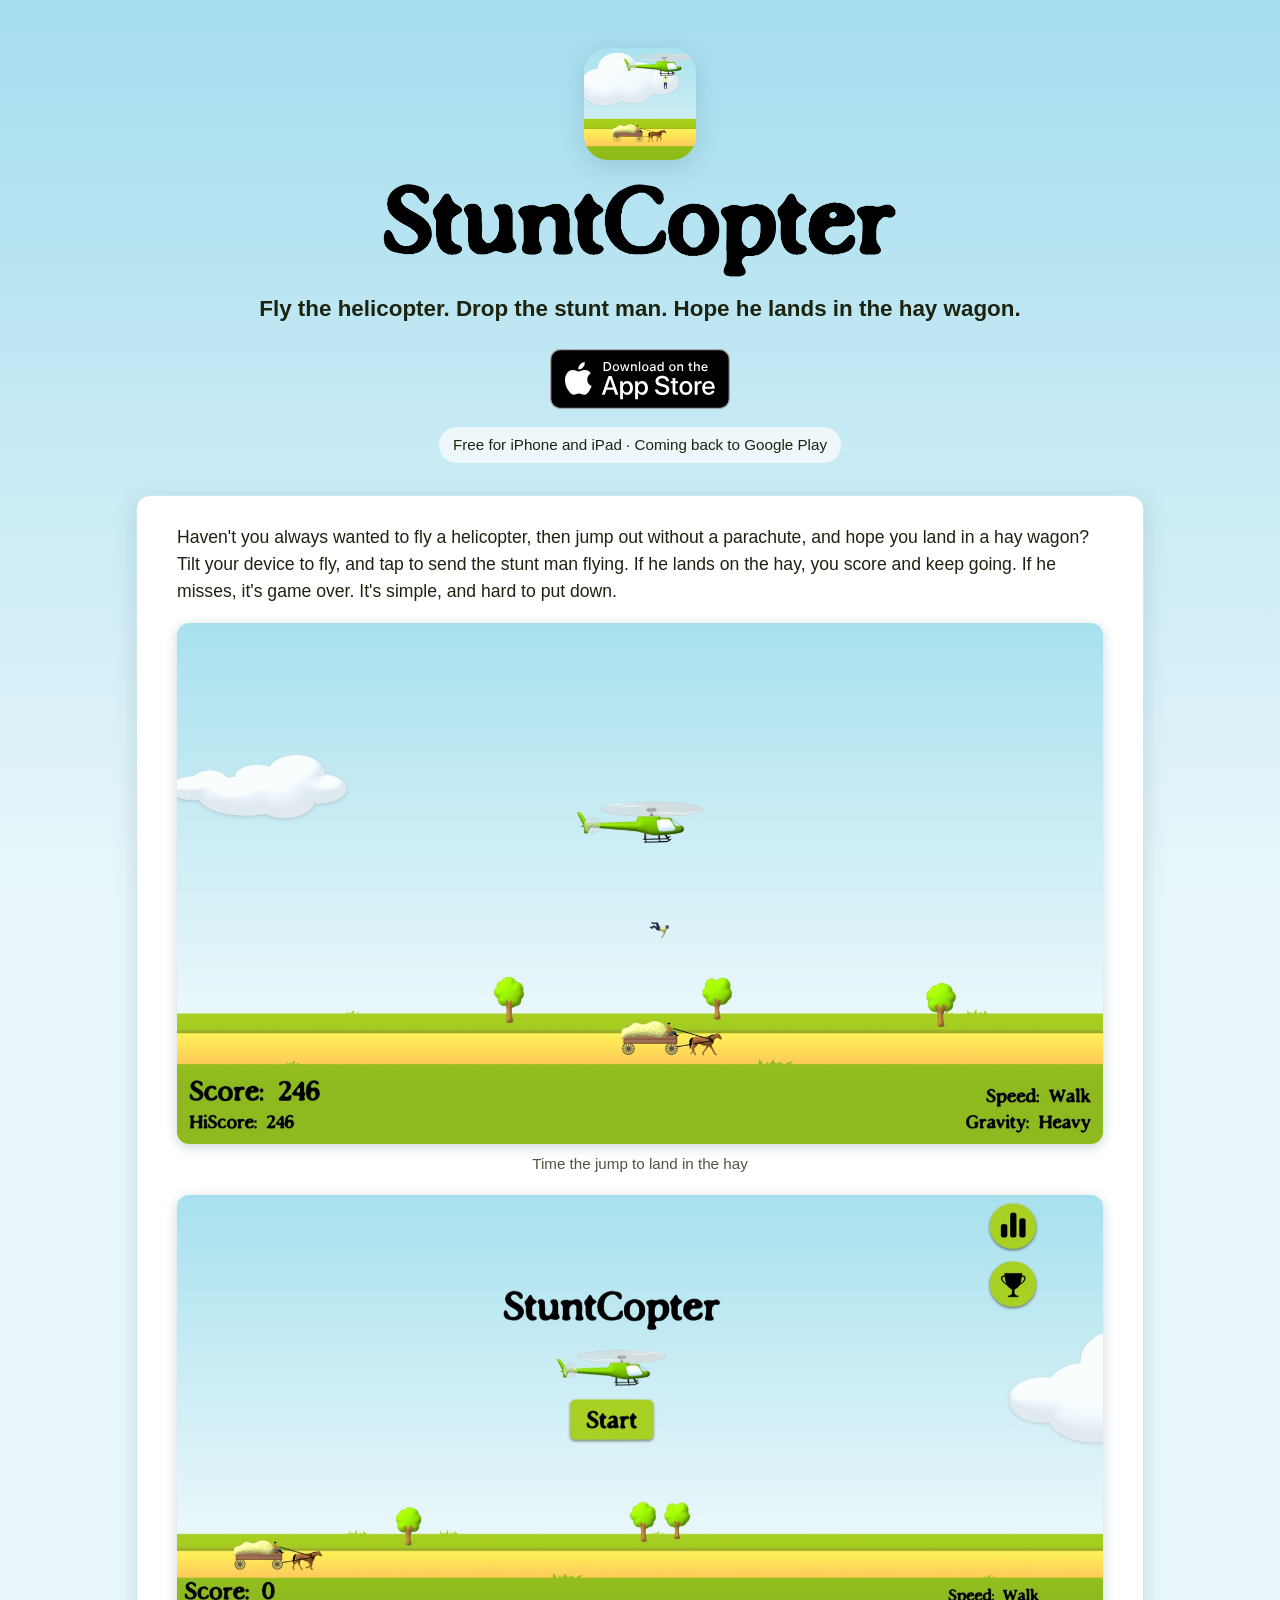
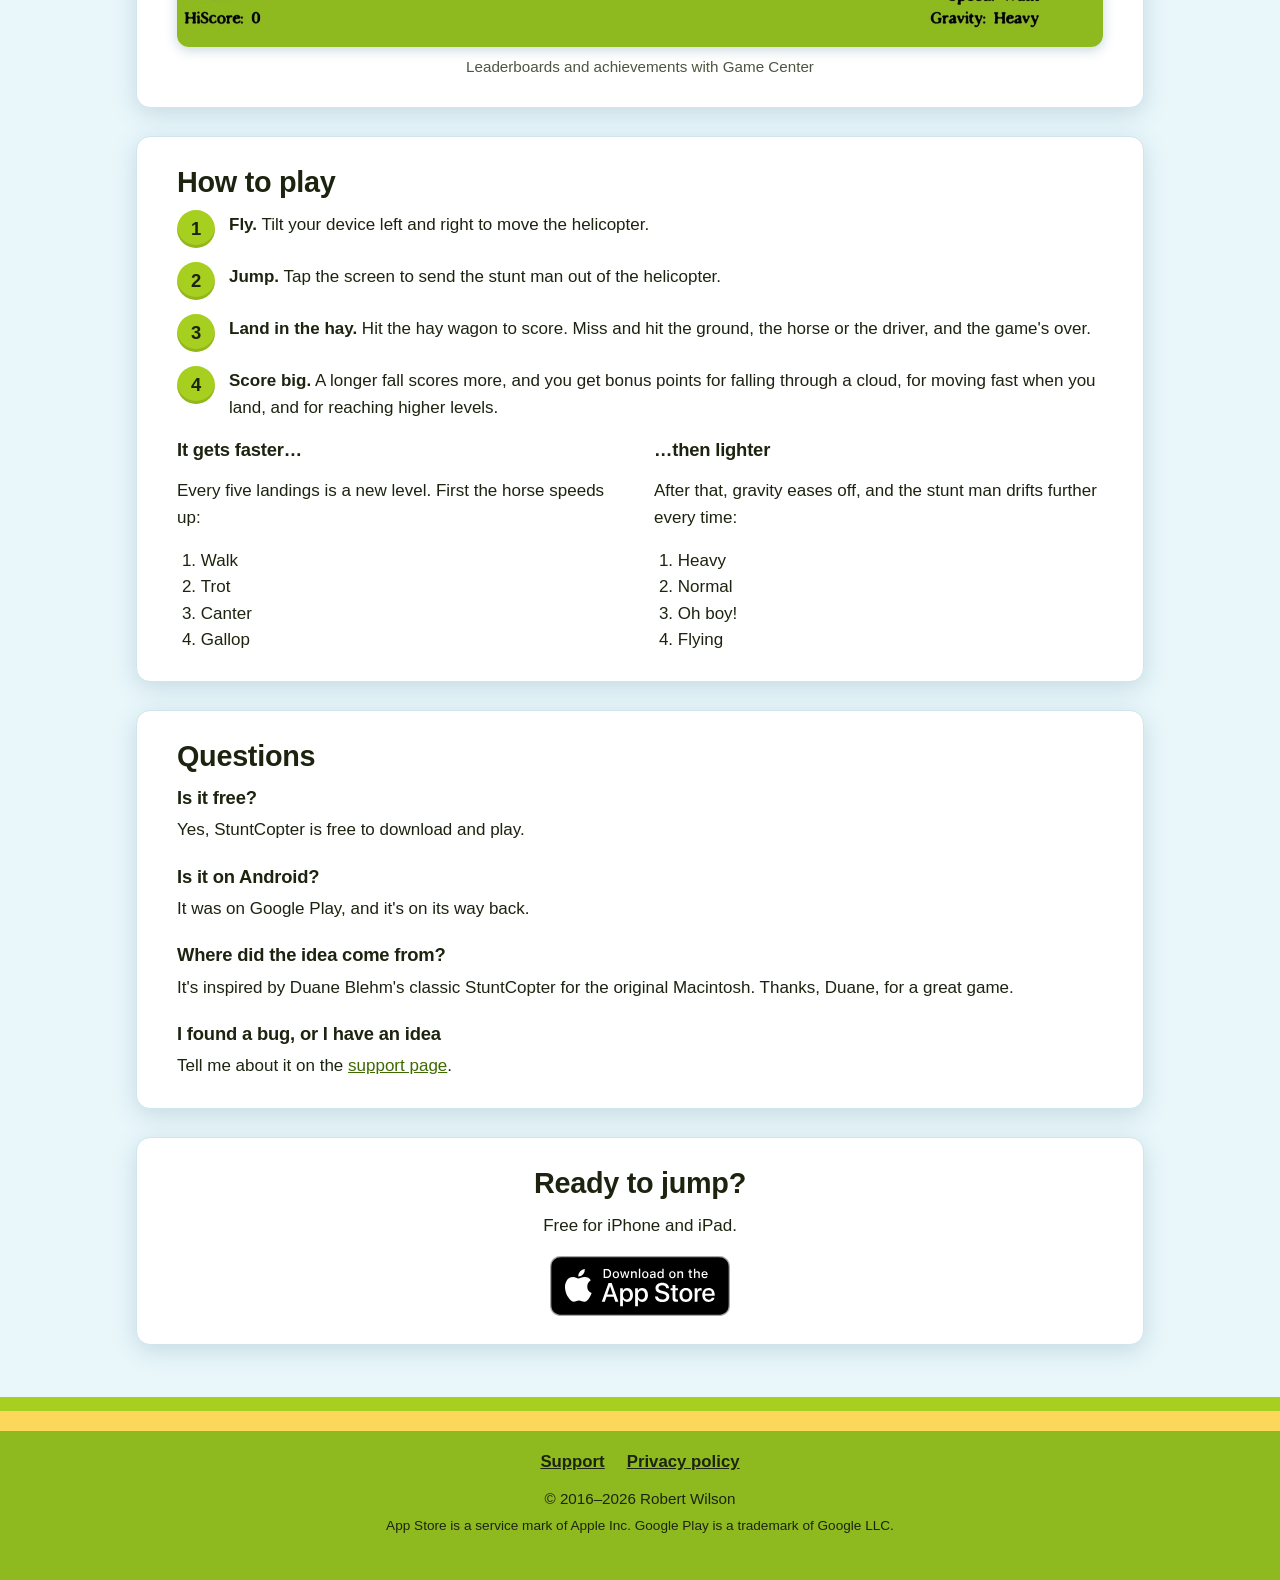
==== index.html @ 4b49e9ee "Turn the repo into the StuntCopter website A home page, privacy policy, support page and 404, served" ====
<!DOCTYPE html>
<html lang="en">
<head>
  <meta charset="utf-8">
  <meta name="viewport" content="width=device-width, initial-scale=1">
  <title>StuntCopter – Fly the helicopter, drop the stunt man, hit the hay wagon</title>
  <meta name="description" content="StuntCopter is a free arcade game for iPhone and iPad. Tilt to fly the helicopter, tap to send the stunt man flying, and land him in the moving hay wagon.">
  <link rel="canonical" href="https://stuntcopter.donwilson.net/">
  <meta name="apple-itunes-app" content="app-id=1094136174">
  <meta name="theme-color" content="#a5ddee">
  <link rel="icon" href="favicon.png" type="image/png">
  <link rel="apple-touch-icon" href="apple-touch-icon.png">
  <link rel="stylesheet" href="site.css">

  <meta property="og:type" content="website">
  <meta property="og:site_name" content="StuntCopter">
  <meta property="og:title" content="StuntCopter">
  <meta property="og:description" content="Tilt to fly, tap to jump, and land the stunt man in the hay wagon. Free for iPhone and iPad.">
  <meta property="og:url" content="https://stuntcopter.donwilson.net/">
  <meta property="og:image" content="https://stuntcopter.donwilson.net/images/og-image.jpg">
  <meta property="og:image:width" content="1200">
  <meta property="og:image:height" content="630">
  <meta property="og:image:alt" content="The stunt man falling from the helicopter toward the hay wagon">
  <meta name="twitter:card" content="summary_large_image">

  <script type="application/ld+json">
  {
    "@context": "https://schema.org",
    "@type": "MobileApplication",
    "name": "StuntCopter!",
    "operatingSystem": "iOS",
    "applicationCategory": "GameApplication",
    "genre": "Arcade",
    "url": "https://stuntcopter.donwilson.net/",
    "installUrl": "https://apps.apple.com/app/id1094136174",
    "image": "https://stuntcopter.donwilson.net/images/icon.png",
    "screenshot": "https://stuntcopter.donwilson.net/images/screens/playing.jpg",
    "author": { "@type": "Person", "name": "Robert Wilson" },
    "offers": { "@type": "Offer", "price": "0", "priceCurrency": "USD" }
  }
  </script>
</head>
<body>
  <header class="hero wrap">
    <img class="icon" src="images/icon.png" width="112" height="112" alt="">
    <h1><img src="images/wordmark.png" width="1037" height="199" alt="StuntCopter"></h1>
    <p class="tagline">Fly the helicopter. Drop the stunt man. Hope he lands in the hay wagon.</p>
    <div class="badges">
      <a class="badge" href="https://apps.apple.com/app/id1094136174">
        <img src="images/app-store-badge.svg" width="180" height="60" alt="Download on the App Store">
      </a>
    </div>
    <div>
      <p class="facts">Free for iPhone and iPad · Coming back to Google Play</p>
    </div>
  </header>

  <main class="wrap">
    <section class="panel">
      <p class="lead">Haven't you always wanted to fly a helicopter, then jump out without a parachute, and hope you land in a hay wagon? Tilt your device to fly, and tap to send the stunt man flying. If he lands on the hay, you score and keep going. If he misses, it's game over. It's simple, and hard to put down.</p>

      <div class="shots" aria-label="Screenshots">
        <figure>
          <img src="images/screens/playing-800.jpg" srcset="images/screens/playing-800.jpg 800w, images/screens/playing.jpg 1600w" sizes="(max-width: 1040px) 92vw, 960px" width="1600" height="900" alt="The stunt man falling from the green helicopter toward the hay wagon">
          <figcaption>Time the jump to land in the hay</figcaption>
        </figure>
        <figure>
          <img src="images/screens/title-800.jpg" srcset="images/screens/title-800.jpg 800w, images/screens/title.jpg 1600w" sizes="(max-width: 1040px) 92vw, 960px" width="1600" height="781" alt="The StuntCopter title screen with the Start button and the leaderboard and achievement buttons" loading="lazy">
          <figcaption>Leaderboards and achievements with Game Center</figcaption>
        </figure>
      </div>
    </section>

    <section class="panel">
      <h2>How to play</h2>
      <ol class="steps">
        <li><strong>Fly.</strong> Tilt your device left and right to move the helicopter.</li>
        <li><strong>Jump.</strong> Tap the screen to send the stunt man out of the helicopter.</li>
        <li><strong>Land in the hay.</strong> Hit the hay wagon to score. Miss and hit the ground, the horse or the driver, and the game's over.</li>
        <li><strong>Score big.</strong> A longer fall scores more, and you get bonus points for falling through a cloud, for moving fast when you land, and for reaching higher levels.</li>
      </ol>

      <div class="levels">
        <div>
          <h3>It gets faster…</h3>
          <p>Every five landings is a new level. First the horse speeds up:</p>
          <ol>
            <li>Walk</li>
            <li>Trot</li>
            <li>Canter</li>
            <li>Gallop</li>
          </ol>
        </div>
        <div>
          <h3>…then lighter</h3>
          <p>After that, gravity eases off, and the stunt man drifts further every time:</p>
          <ol>
            <li>Heavy</li>
            <li>Normal</li>
            <li>Oh boy!</li>
            <li>Flying</li>
          </ol>
        </div>
      </div>
    </section>

    <section class="panel faq">
      <h2>Questions</h2>
      <h3>Is it free?</h3>
      <p>Yes, StuntCopter is free to download and play.</p>
      <h3>Is it on Android?</h3>
      <p>It was on Google Play, and it's on its way back.</p>
      <h3>Where did the idea come from?</h3>
      <p>It's inspired by Duane Blehm's classic StuntCopter for the original Macintosh. Thanks, Duane, for a great game.</p>
      <h3>I found a bug, or I have an idea</h3>
      <p>Tell me about it on the <a href="support">support page</a>.</p>
    </section>

    <section class="panel cta">
      <h2>Ready to jump?</h2>
      <p>Free for iPhone and iPad.</p>
      <div class="badges">
        <a class="badge" href="https://apps.apple.com/app/id1094136174">
          <img src="images/app-store-badge.svg" width="180" height="60" alt="Download on the App Store" loading="lazy">
        </a>
      </div>
    </section>
  </main>

  <footer>
    <nav>
      <a href="support">Support</a>
      <a href="privacy">Privacy policy</a>
    </nav>
    <p>© 2016–2026 Robert Wilson</p>
    <p class="fine">App Store is a service mark of Apple Inc. Google Play is a trademark of Google LLC.</p>
  </footer>
</body>
</html>
---- site.css ----
/* StuntCopter website. The look follows the game: a sky that fades toward the
   horizon, content on white panels, and the grass and dirt road at the bottom. */

:root {
  --ink: #1c2410;
  --ink-soft: #4c5640;
  --sky-top: #a5ddee;
  --sky-low: #e9f7fb;
  --panel: #ffffff;
  --panel-edge: #cfe6ee;
  --lime: #a6cf1f;
  --lime-dark: #8fba1f;
  --road: #fbd85a;
  --accent: #3d6a00;
  --accent-dark: #2b4d00;
  --radius: 14px;
  --shadow: 0 6px 24px rgba(40, 90, 110, 0.18);
  --body: -apple-system, BlinkMacSystemFont, "Segoe UI", Roboto, "Helvetica Neue", Arial, sans-serif;
}

* { box-sizing: border-box; }

html { -webkit-text-size-adjust: 100%; }

body {
  margin: 0;
  color: var(--ink);
  font-family: var(--body);
  font-size: 17px;
  line-height: 1.55;
  background: linear-gradient(var(--sky-top), var(--sky-low) 900px) var(--sky-low);
  min-height: 100vh;
  display: flex;
  flex-direction: column;
}

main { flex: 1; width: 100%; }

img { max-width: 100%; height: auto; display: block; }

a { color: var(--accent); }
a:hover { color: var(--accent-dark); }

h1, h2, h3 { font-weight: 800; line-height: 1.2; margin: 0 0 0.45em; letter-spacing: -0.01em; }
h1 { font-size: clamp(2rem, 6vw, 2.6rem); }
h2 { font-size: clamp(1.45rem, 4vw, 1.8rem); }
h3 { font-size: 1.15rem; }

/* Only side padding here, so sections can set their own top and bottom */
.wrap { max-width: 1040px; margin: 0 auto; padding-left: 16px; padding-right: 16px; }

/* Hero */

.hero { padding-top: 48px; padding-bottom: 32px; text-align: center; }
.hero .icon {
  width: 112px; height: 112px; margin: 0 auto 20px;
  border-radius: 24px; box-shadow: var(--shadow);
}
.hero h1 { margin: 0 auto 0.3em; max-width: min(520px, 90%); }
.hero h1 img { width: 100%; }
.hero .tagline {
  font-size: clamp(1.15rem, 3.2vw, 1.4rem); font-weight: 600;
  margin: 0 auto 22px; max-width: 36em;
}
.badges { display: flex; flex-wrap: wrap; justify-content: center; align-items: center; gap: 12px 16px; }
.badge { display: inline-block; }
.badge img { height: 60px; width: auto; }
.facts {
  display: inline-block; margin: 18px 0 0; padding: 6px 14px;
  background: rgba(255, 255, 255, 0.7); border-radius: 999px; font-size: 0.95rem;
}

/* Panels */

.panel {
  background: var(--panel);
  border: 1px solid var(--panel-edge);
  border-radius: var(--radius);
  box-shadow: var(--shadow);
  padding: 28px clamp(18px, 4vw, 40px);
  margin: 0 0 28px;
}
.panel > p:first-of-type { margin-top: 0; }
.lead { font-size: 1.1rem; }

/* Screenshots */

.shots { display: grid; gap: 20px; margin-top: 8px; }
.shots figure { margin: 0; }
.shots img { border-radius: 12px; box-shadow: 0 3px 12px rgba(40, 90, 110, 0.25); width: 100%; }
.shots figcaption { font-size: 0.95rem; color: var(--ink-soft); margin-top: 8px; text-align: center; }

/* How to play */

.steps { counter-reset: step; list-style: none; padding: 0; margin: 0; display: grid; gap: 14px; }
.steps li { counter-increment: step; position: relative; padding-left: 52px; min-height: 38px; }
.steps li::before {
  content: counter(step); position: absolute; left: 0; top: -2px;
  width: 38px; height: 38px; border-radius: 50%;
  background: var(--lime); color: var(--ink); font-weight: 800; font-size: 1.15rem;
  display: flex; align-items: center; justify-content: center;
  box-shadow: inset 0 -3px 0 rgba(0, 0, 0, 0.12);
}

.levels { display: grid; grid-template-columns: repeat(auto-fit, minmax(220px, 1fr)); gap: 16px 28px; margin-top: 18px; }
.levels h3 { margin-bottom: 0.3em; }
.levels ol { margin: 0; padding-left: 1.4em; }

/* Questions */

.faq h3 { margin-top: 1.2em; }
.faq h2 + h3 { margin-top: 0.3em; }
.faq p { margin: 0; }

/* Call to action */

.cta { text-align: center; }
.cta p { margin: 0 0 16px; }

/* Long-form pages (privacy, support) */

.doc h2 { margin-top: 1.4em; font-size: 1.35rem; }
.doc h2:first-of-type { margin-top: 0.6em; }
.doc .updated { color: var(--ink-soft); font-style: italic; }
.back { display: inline-block; margin: 28px 0 16px; font-weight: 700; font-size: 1.1rem; text-decoration: none; }
.back:hover { text-decoration: underline; }

/* Footer: the grass and the dirt road from the game */

footer {
  margin-top: 24px;
  background: linear-gradient(var(--lime) 0 14px, var(--road) 14px 34px, var(--lime-dark) 34px);
  color: var(--ink);
  text-align: center; font-size: 0.95rem;
  padding: 52px 16px calc(40px + env(safe-area-inset-bottom));
}
footer a { color: var(--ink); }
footer a:hover { color: var(--accent-dark); }
footer nav { display: flex; flex-wrap: wrap; justify-content: center; gap: 6px 22px; margin-bottom: 12px; font-size: 1.05rem; font-weight: 600; }
footer p { margin: 0.3em auto; max-width: 44em; }
footer .fine { font-size: 0.85rem; }
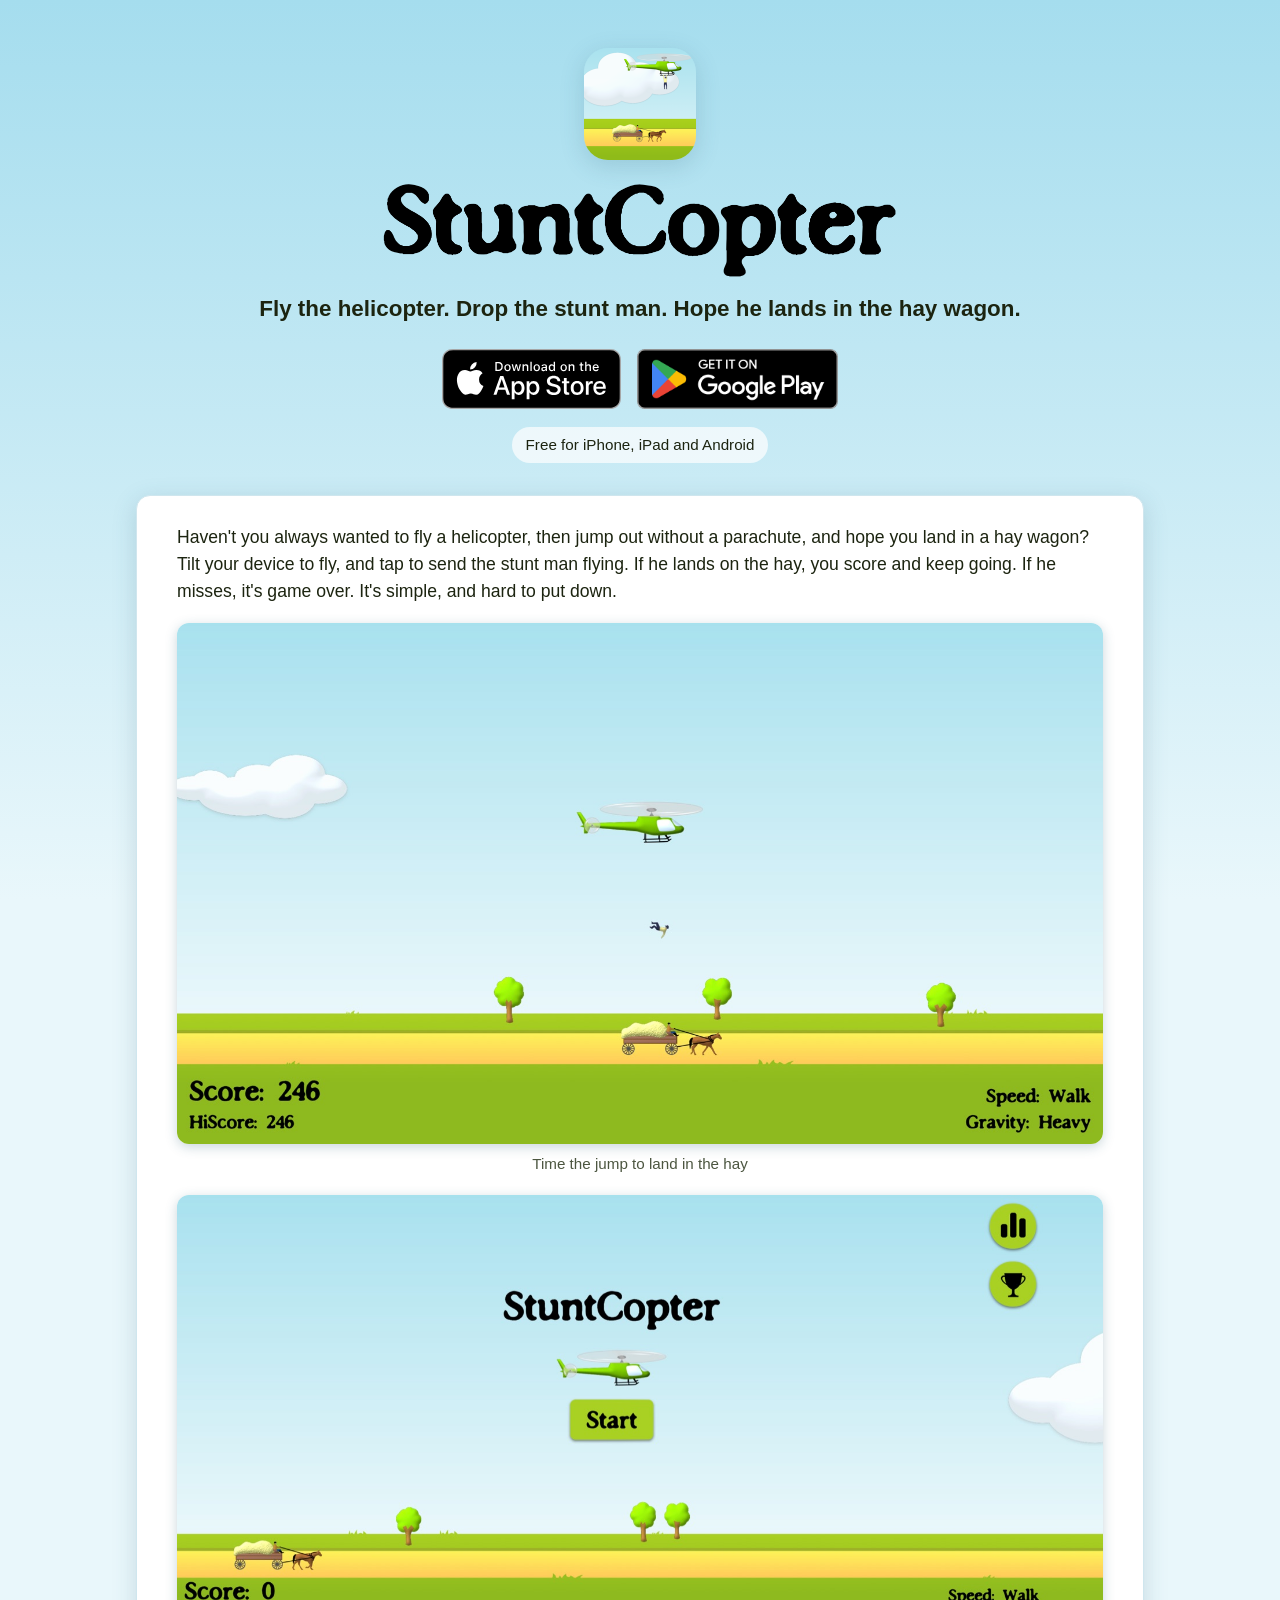
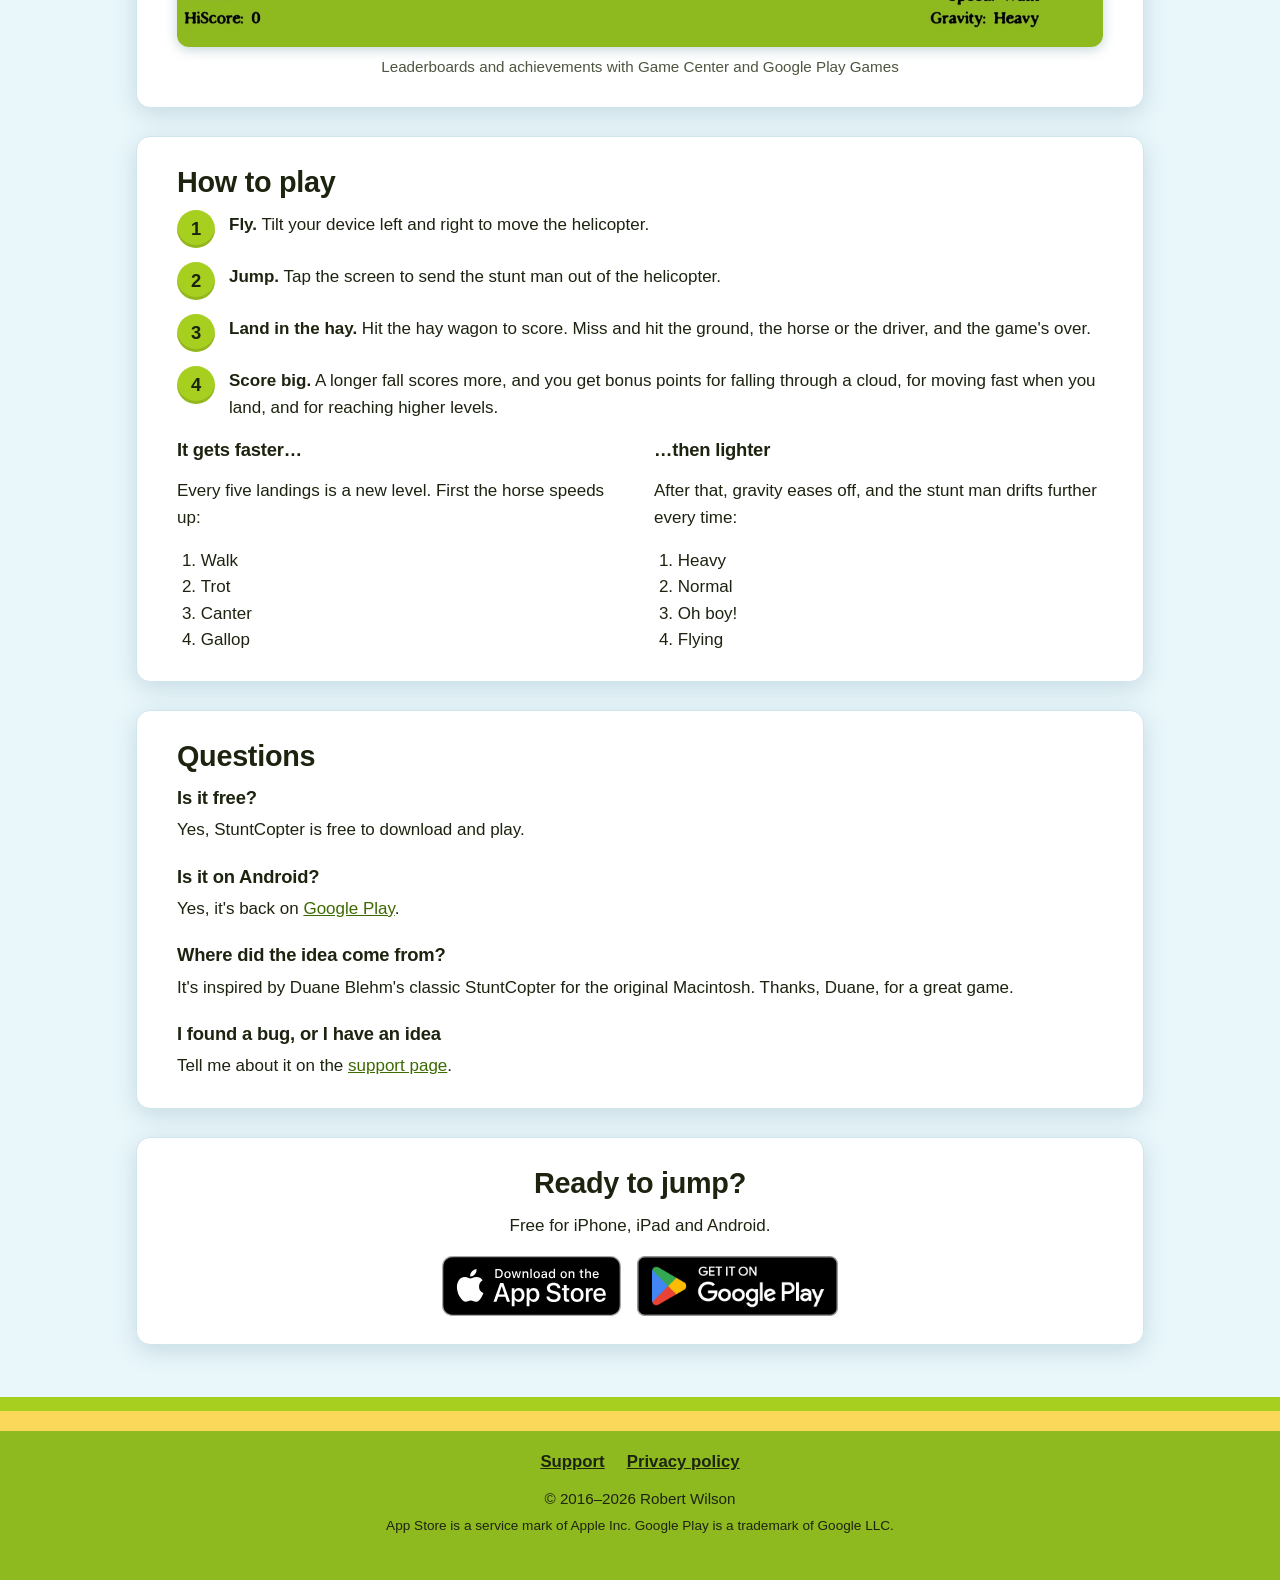
==== commit 077dd6cc: "StuntCopter is back on Google Play Adds the Get it on Google Play badge next to the App Store badge," ====
--- a/index.html
+++ b/index.html
@@ -28,7 +28,7 @@
     "@context": "https://schema.org",
     "@type": "MobileApplication",
     "name": "StuntCopter!",
-    "operatingSystem": "iOS",
+    "operatingSystem": "iOS, Android",
     "applicationCategory": "GameApplication",
     "genre": "Arcade",
     "url": "https://stuntcopter.donwilson.net/",
@@ -49,9 +49,12 @@
       <a class="badge" href="https://apps.apple.com/app/id1094136174">
         <img src="images/app-store-badge.svg" width="180" height="60" alt="Download on the App Store">
       </a>
+      <a class="badge" href="https://play.google.com/store/apps/details?id=org.cocos2dx.StuntCopter">
+        <img src="images/google-play-badge.png" width="201" height="60" alt="Get it on Google Play">
+      </a>
     </div>
     <div>
-      <p class="facts">Free for iPhone and iPad · Coming back to Google Play</p>
+      <p class="facts">Free for iPhone, iPad and Android</p>
     </div>
   </header>
 
@@ -66,7 +69,7 @@
         </figure>
         <figure>
           <img src="images/screens/title-800.jpg" srcset="images/screens/title-800.jpg 800w, images/screens/title.jpg 1600w" sizes="(max-width: 1040px) 92vw, 960px" width="1600" height="781" alt="The StuntCopter title screen with the Start button and the leaderboard and achievement buttons" loading="lazy">
-          <figcaption>Leaderboards and achievements with Game Center</figcaption>
+          <figcaption>Leaderboards and achievements with Game Center and Google Play Games</figcaption>
         </figure>
       </div>
     </section>
@@ -109,7 +112,7 @@
       <h3>Is it free?</h3>
       <p>Yes, StuntCopter is free to download and play.</p>
       <h3>Is it on Android?</h3>
-      <p>It was on Google Play, and it's on its way back.</p>
+      <p>Yes, it's back on <a href="https://play.google.com/store/apps/details?id=org.cocos2dx.StuntCopter">Google Play</a>.</p>
       <h3>Where did the idea come from?</h3>
       <p>It's inspired by Duane Blehm's classic StuntCopter for the original Macintosh. Thanks, Duane, for a great game.</p>
       <h3>I found a bug, or I have an idea</h3>
@@ -118,10 +121,13 @@
 
     <section class="panel cta">
       <h2>Ready to jump?</h2>
-      <p>Free for iPhone and iPad.</p>
+      <p>Free for iPhone, iPad and Android.</p>
       <div class="badges">
         <a class="badge" href="https://apps.apple.com/app/id1094136174">
           <img src="images/app-store-badge.svg" width="180" height="60" alt="Download on the App Store" loading="lazy">
+        </a>
+        <a class="badge" href="https://play.google.com/store/apps/details?id=org.cocos2dx.StuntCopter">
+          <img src="images/google-play-badge.png" width="201" height="60" alt="Get it on Google Play" loading="lazy">
         </a>
       </div>
     </section>
